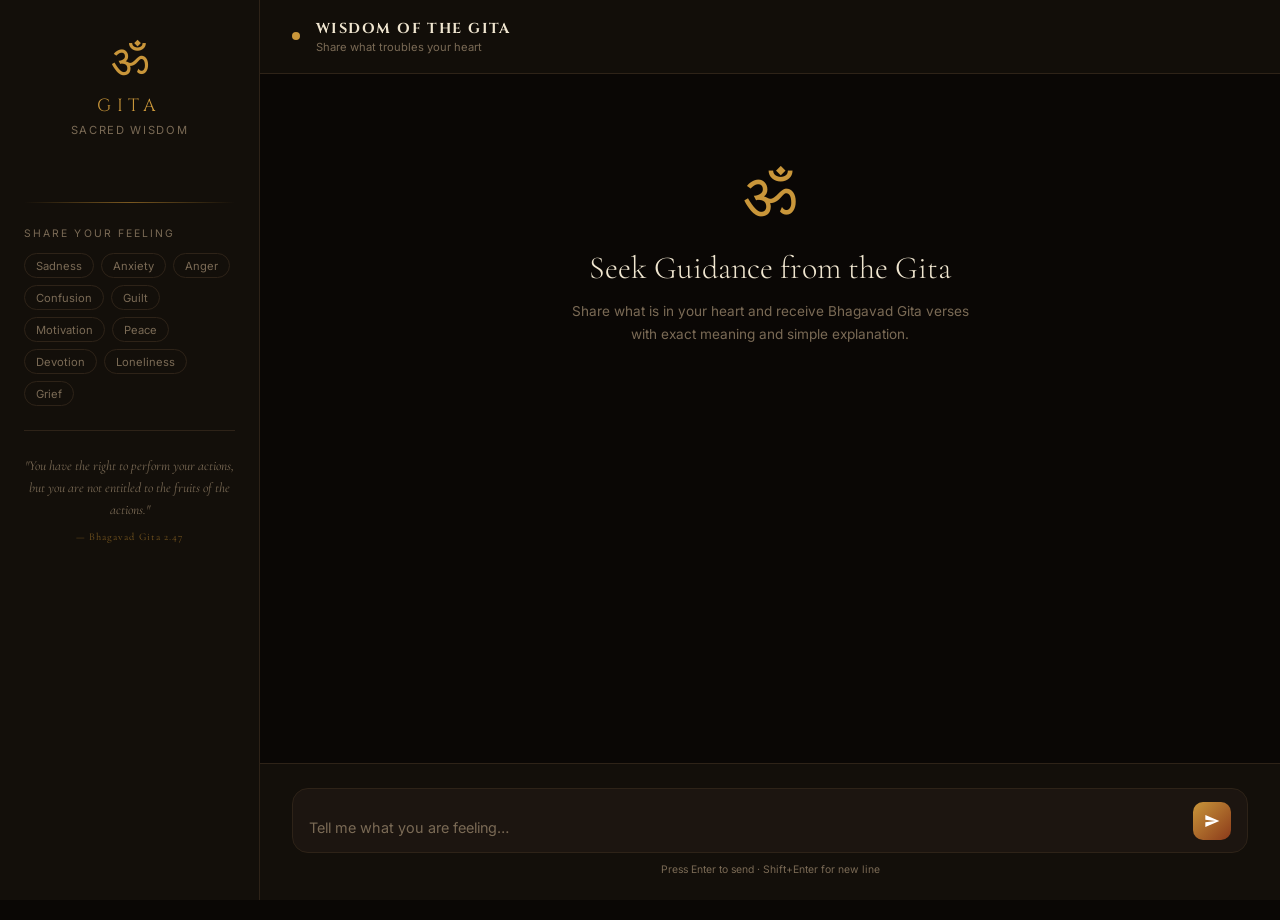
==== templates/index.html @ b07fe54e "Initial commit" ====
<!DOCTYPE html>
<html lang="en">
<head>
  <meta charset="UTF-8" />
  <meta name="viewport" content="width=device-width, initial-scale=1.0"/>
  <title>Gita — Sacred Wisdom</title>
  <link href="https://fonts.googleapis.com/css2?family=Cormorant+Garamond:ital,wght@0,300;0,400;0,600;1,300;1,400&family=Cinzel:wght@400;600&family=Inter:wght@300;400&display=swap" rel="stylesheet"/>
  <style>
    *, *::before, *::after { box-sizing: border-box; margin: 0; padding: 0; }

    :root {
      --bg: #0a0705;
      --surface: #130f0a;
      --card: #1c1510;
      --border: #2e2318;
      --gold: #c9963a;
      --gold-light: #e8b96a;
      --gold-dim: #7a5820;
      --cream: #f0e6d0;
      --muted: #7a6a55;
      --accent: #8b3a1a;
    }

    html, body {
      height: 100%;
      background: var(--bg);
      color: var(--cream);
      font-family: 'Inter', sans-serif;
      overflow: hidden;
    }

    .layout {
      display: flex;
      height: 100vh;
    }

    .sidebar {
      width: 260px;
      flex-shrink: 0;
      border-right: 1px solid var(--border);
      display: flex;
      flex-direction: column;
      padding: 2rem 1.5rem;
      background: var(--surface);
      overflow-y: auto;
    }

    .logo {
      text-align: center;
      margin-bottom: 2.5rem;
    }

    .logo-om {
      font-size: 2.8rem;
      color: var(--gold);
      display: block;
    }

    .logo-title {
      font-family: 'Cinzel', serif;
      font-size: 1.1rem;
      letter-spacing: 0.3em;
      color: var(--gold);
      margin-top: 0.5rem;
      display: block;
    }

    .logo-subtitle {
      font-size: 0.7rem;
      color: var(--muted);
      letter-spacing: 0.15em;
      text-transform: uppercase;
      margin-top: 0.3rem;
    }

    .divider {
      height: 1px;
      background: linear-gradient(90deg, transparent, var(--gold-dim), transparent);
      margin: 1.5rem 0;
    }

    .sidebar-label {
      font-size: 0.65rem;
      letter-spacing: 0.2em;
      text-transform: uppercase;
      color: var(--muted);
      margin-bottom: 0.8rem;
    }

    .emotion-chips {
      display: flex;
      flex-wrap: wrap;
      gap: 0.4rem;
    }

    .chip {
      font-size: 0.7rem;
      padding: 0.3rem 0.7rem;
      border: 1px solid var(--border);
      border-radius: 20px;
      color: var(--muted);
      cursor: pointer;
      transition: all 0.2s;
      background: transparent;
      font-family: 'Inter', sans-serif;
    }

    .chip:hover {
      border-color: var(--gold-dim);
      color: var(--gold-light);
      background: rgba(201,150,58,0.08);
    }

    .sidebar-quote {
      margin-top: 1.5rem;
      padding-top: 1.5rem;
      border-top: 1px solid var(--border);
      font-family: 'Cormorant Garamond', serif;
      font-style: italic;
      font-size: 0.85rem;
      color: var(--muted);
      line-height: 1.6;
      text-align: center;
    }

    .sidebar-quote span {
      display: block;
      font-size: 0.65rem;
      font-style: normal;
      margin-top: 0.5rem;
      color: var(--gold-dim);
      letter-spacing: 0.1em;
    }

    .main {
      flex: 1;
      display: flex;
      flex-direction: column;
      overflow: hidden;
    }

    .chat-header {
      padding: 1.2rem 2rem;
      border-bottom: 1px solid var(--border);
      display: flex;
      align-items: center;
      gap: 1rem;
      background: rgba(19,15,10,0.9);
    }

    .header-dot {
      width: 8px;
      height: 8px;
      border-radius: 50%;
      background: var(--gold);
    }

    .header-text h2 {
      font-family: 'Cinzel', serif;
      font-size: 0.9rem;
      color: var(--cream);
      letter-spacing: 0.1em;
      text-transform: uppercase;
    }

    .header-text p {
      font-size: 0.7rem;
      color: var(--muted);
      margin-top: 0.1rem;
    }

    .messages {
      flex: 1;
      overflow-y: auto;
      padding: 2rem;
      display: flex;
      flex-direction: column;
      gap: 1.5rem;
      scroll-behavior: smooth;
    }

    .welcome {
      text-align: center;
      padding: 3rem 2rem;
    }

    .welcome-om {
      font-size: 4rem;
      color: var(--gold);
      display: block;
      margin-bottom: 1rem;
    }

    .welcome h1 {
      font-family: 'Cormorant Garamond', serif;
      font-size: 2rem;
      font-weight: 300;
      color: var(--cream);
      margin-bottom: 0.8rem;
    }

    .welcome p {
      font-size: 0.85rem;
      color: var(--muted);
      max-width: 420px;
      margin: 0 auto;
      line-height: 1.7;
    }

    .msg-user {
      display: flex;
      justify-content: flex-end;
    }

    .msg-user-bubble {
      background: linear-gradient(135deg, rgba(201,150,58,0.15), rgba(139,58,26,0.15));
      border: 1px solid rgba(201,150,58,0.25);
      border-radius: 18px 18px 4px 18px;
      padding: 0.8rem 1.2rem;
      max-width: 480px;
      font-size: 0.9rem;
      color: var(--cream);
      line-height: 1.6;
    }

    .msg-bot {
      display: flex;
      flex-direction: column;
      gap: 1rem;
    }

    .emotion-tag {
      display: inline-flex;
      align-items: center;
      gap: 0.4rem;
      font-size: 0.75rem;
      color: var(--gold-dim);
      letter-spacing: 0.1em;
      text-transform: uppercase;
      margin-bottom: 0.5rem;
    }

    .emotion-tag::before {
      content: '';
      width: 20px;
      height: 1px;
      background: var(--gold-dim);
    }

    .clean-verse-card {
      background: #fffaf3;
      color: #222;
      border-radius: 12px;
      padding: 24px;
      line-height: 1.9;
      box-shadow: 0 2px 10px rgba(0,0,0,0.06);
    }

    .clean-verse-title {
      font-size: 1.2rem;
      font-weight: 700;
      margin-bottom: 14px;
    }

    .clean-verse-label {
      font-weight: 700;
      margin-bottom: 4px;
    }

    .clean-verse-block {
      margin-bottom: 16px;
    }

    .clean-sanskrit {
      font-style: italic;
      white-space: pre-line;
      border-left: 3px solid #d8d0c3;
      padding-left: 12px;
      margin-top: 6px;
    }

    .verse-link {
      color: #8b3a1a;
      text-decoration: none;
      font-weight: 600;
    }

    .verse-link:hover {
      text-decoration: underline;
    }

    .typing {
      display: flex;
      align-items: center;
      gap: 0.4rem;
      padding: 0.8rem 1.2rem;
      background: var(--card);
      border: 1px solid var(--border);
      border-radius: 18px;
      width: fit-content;
    }

    .typing-dot {
      width: 6px;
      height: 6px;
      border-radius: 50%;
      background: var(--gold-dim);
      animation: typing-bounce 1.2s ease-in-out infinite;
    }

    .typing-dot:nth-child(2) { animation-delay: 0.2s; }
    .typing-dot:nth-child(3) { animation-delay: 0.4s; }

    @keyframes typing-bounce {
      0%, 60%, 100% { transform: translateY(0); opacity: 0.4; }
      30% { transform: translateY(-6px); opacity: 1; }
    }

    .input-area {
      padding: 1.5rem 2rem;
      border-top: 1px solid var(--border);
      background: var(--surface);
    }

    .input-wrap {
      display: flex;
      gap: 0.8rem;
      align-items: flex-end;
      background: var(--card);
      border: 1px solid var(--border);
      border-radius: 16px;
      padding: 0.8rem 1rem;
    }

    textarea {
      flex: 1;
      background: transparent;
      border: none;
      outline: none;
      color: var(--cream);
      font-family: 'Inter', sans-serif;
      font-size: 0.9rem;
      resize: none;
      min-height: 24px;
      max-height: 120px;
      line-height: 1.6;
    }

    textarea::placeholder {
      color: var(--muted);
    }

    .send-btn {
      width: 38px;
      height: 38px;
      border-radius: 10px;
      background: linear-gradient(135deg, var(--gold), var(--accent));
      border: none;
      cursor: pointer;
      display: flex;
      align-items: center;
      justify-content: center;
      flex-shrink: 0;
    }

    .send-btn svg {
      width: 16px;
      height: 16px;
      fill: white;
    }

    .send-btn:disabled {
      opacity: 0.3;
      cursor: not-allowed;
    }

    .input-hint {
      font-size: 0.65rem;
      color: var(--muted);
      text-align: center;
      margin-top: 0.6rem;
    }

    .error-msg {
      background: rgba(139,58,26,0.15);
      border: 1px solid rgba(139,58,26,0.4);
      border-radius: 10px;
      padding: 0.8rem 1.2rem;
      font-size: 0.85rem;
      color: #e8a080;
    }
  </style>
</head>
<body>
<div class="layout">
  <aside class="sidebar">
    <div class="logo">
      <span class="logo-om">ॐ</span>
      <span class="logo-title">GITA</span>
      <span class="logo-subtitle">Sacred Wisdom</span>
    </div>

    <div class="divider"></div>

    <p class="sidebar-label">Share your feeling</p>
    <div class="emotion-chips">
      <button class="chip" onclick="setInput('I feel sad and hopeless')">Sadness</button>
      <button class="chip" onclick="setInput('I feel anxious and worried')">Anxiety</button>
      <button class="chip" onclick="setInput('I feel angry and frustrated')">Anger</button>
      <button class="chip" onclick="setInput('I feel confused and lost')">Confusion</button>
      <button class="chip" onclick="setInput('I feel guilty and ashamed')">Guilt</button>
      <button class="chip" onclick="setInput('I need motivation and hope')">Motivation</button>
      <button class="chip" onclick="setInput('I seek peace and calmness')">Peace</button>
      <button class="chip" onclick="setInput('I seek devotion and faith')">Devotion</button>
      <button class="chip" onclick="setInput('I feel lonely and isolated')">Loneliness</button>
      <button class="chip" onclick="setInput('I am grieving a loss')">Grief</button>
    </div>

    <div class="sidebar-quote">
      "You have the right to perform your actions, but you are not entitled to the fruits of the actions."
      <span>— Bhagavad Gita 2.47</span>
    </div>
  </aside>

  <main class="main">
    <div class="chat-header">
      <div class="header-dot"></div>
      <div class="header-text">
        <h2>Wisdom of the Gita</h2>
        <p>Share what troubles your heart</p>
      </div>
    </div>

    <div class="messages" id="messages">
      <div class="welcome">
        <span class="welcome-om">ॐ</span>
        <h1>Seek Guidance from the Gita</h1>
        <p>Share what is in your heart and receive Bhagavad Gita verses with exact meaning and simple explanation.</p>
      </div>
    </div>

    <div class="input-area">
      <div class="input-wrap">
        <textarea
          id="userInput"
          placeholder="Tell me what you are feeling…"
          rows="1"
          onkeydown="handleKey(event)"
          oninput="autoResize(this)"
        ></textarea>
        <button class="send-btn" id="sendBtn" onclick="sendMessage()">
          <svg viewBox="0 0 24 24"><path d="M2.01 21L23 12 2.01 3 2 10l15 2-15 2z"/></svg>
        </button>
      </div>
      <p class="input-hint">Press Enter to send · Shift+Enter for new line</p>
    </div>
  </main>
</div>

<script>
  const messagesEl = document.getElementById('messages');
  const inputEl = document.getElementById('userInput');
  const sendBtn = document.getElementById('sendBtn');

  function autoResize(el) {
    el.style.height = 'auto';
    el.style.height = Math.min(el.scrollHeight, 120) + 'px';
  }

  function handleKey(e) {
    if (e.key === 'Enter' && !e.shiftKey) {
      e.preventDefault();
      sendMessage();
    }
  }

  function setInput(text) {
    inputEl.value = text;
    autoResize(inputEl);
    inputEl.focus();
  }

  function scrollToBottom() {
    messagesEl.scrollTop = messagesEl.scrollHeight;
  }

  function escapeHtml(str) {
    return String(str ?? '')
      .replace(/&/g, '&amp;')
      .replace(/</g, '&lt;')
      .replace(/>/g, '&gt;')
      .replace(/"/g, '&quot;')
      .replace(/'/g, '&#039;');
  }

  function addUserMessage(text) {
    const div = document.createElement('div');
    div.className = 'msg-user';
    div.innerHTML = `<div class="msg-user-bubble">${escapeHtml(text)}</div>`;
    messagesEl.appendChild(div);
    scrollToBottom();
  }

  function showTyping() {
    const div = document.createElement('div');
    div.className = 'msg-bot';
    div.id = 'typing-indicator';
    div.innerHTML = `
      <div class="typing">
        <div class="typing-dot"></div>
        <div class="typing-dot"></div>
        <div class="typing-dot"></div>
      </div>`;
    messagesEl.appendChild(div);
    scrollToBottom();
  }

  function removeTyping() {
    const el = document.getElementById('typing-indicator');
    if (el) el.remove();
  }

  function addError(msg) {
    const div = document.createElement('div');
    div.className = 'msg-bot';
    div.innerHTML = `<div class="error-msg">⚠ ${escapeHtml(msg)}</div>`;
    messagesEl.appendChild(div);
    scrollToBottom();
  }

  function addVerses(payload) {
    const results = payload.results || [];
    if (!results.length) {
      addError('No verses found for this feeling.');
      return;
    }

    const wrapper = document.createElement('div');
    wrapper.className = 'msg-bot';

    let html = `<div class="emotion-tag">${escapeHtml(payload.detected_emotion || 'Guidance')}</div>`;

    results.forEach((v, i) => {
      html += `
        <div class="clean-verse-card">
          <div class="clean-verse-title">${i + 1}. ${escapeHtml(v.reference || 'Bhagavad Gita')}</div>

          <div class="clean-verse-block">
            <div class="clean-verse-label">Title:</div>
            <div>${escapeHtml(v.title || '')}</div>
          </div>

          <div class="clean-verse-block">
            <div class="clean-verse-label">Sanskrit:</div>
            <div class="clean-sanskrit">${escapeHtml(v.devanagari || '')}</div>
          </div>

          <div class="clean-verse-block">
            <div class="clean-verse-label">Exact Meaning:</div>
            <div>${escapeHtml(v.translation || '')}</div>
          </div>

          <div class="clean-verse-block">
            <div class="clean-verse-label">Simple Meaning:</div>
            <div>${escapeHtml(v.simplified_meaning || '')}</div>
          </div>

          <div class="clean-verse-block">
            <a class="verse-link" href="${escapeHtml(v.source || '#')}" target="_blank" rel="noreferrer">
              View Full Verse
            </a>
          </div>
        </div>
      `;
    });

    wrapper.innerHTML = html;
    messagesEl.appendChild(wrapper);
    scrollToBottom();
  }

  async function sendMessage() {
    const text = inputEl.value.trim();
    if (!text) return;

    const welcome = document.querySelector('.welcome');
    if (welcome) welcome.remove();

    inputEl.value = '';
    autoResize(inputEl);
    sendBtn.disabled = true;

    addUserMessage(text);
    showTyping();

    try {
      const res = await fetch('/recommend', {
        method: 'POST',
        headers: { 'Content-Type': 'application/json' },
        body: JSON.stringify({ text: text })
      });

      removeTyping();

      const data = await res.json().catch(() => ({}));

      if (!res.ok) {
        addError(data.error || 'Something went wrong. Please try again.');
      } else {
        addVerses(data);
      }
    } catch (e) {
      removeTyping();
      addError('Could not connect to the server. Make sure Flask is running.');
    } finally {
      sendBtn.disabled = false;
      inputEl.focus();
    }
  }
</script>
</body>
</html> .
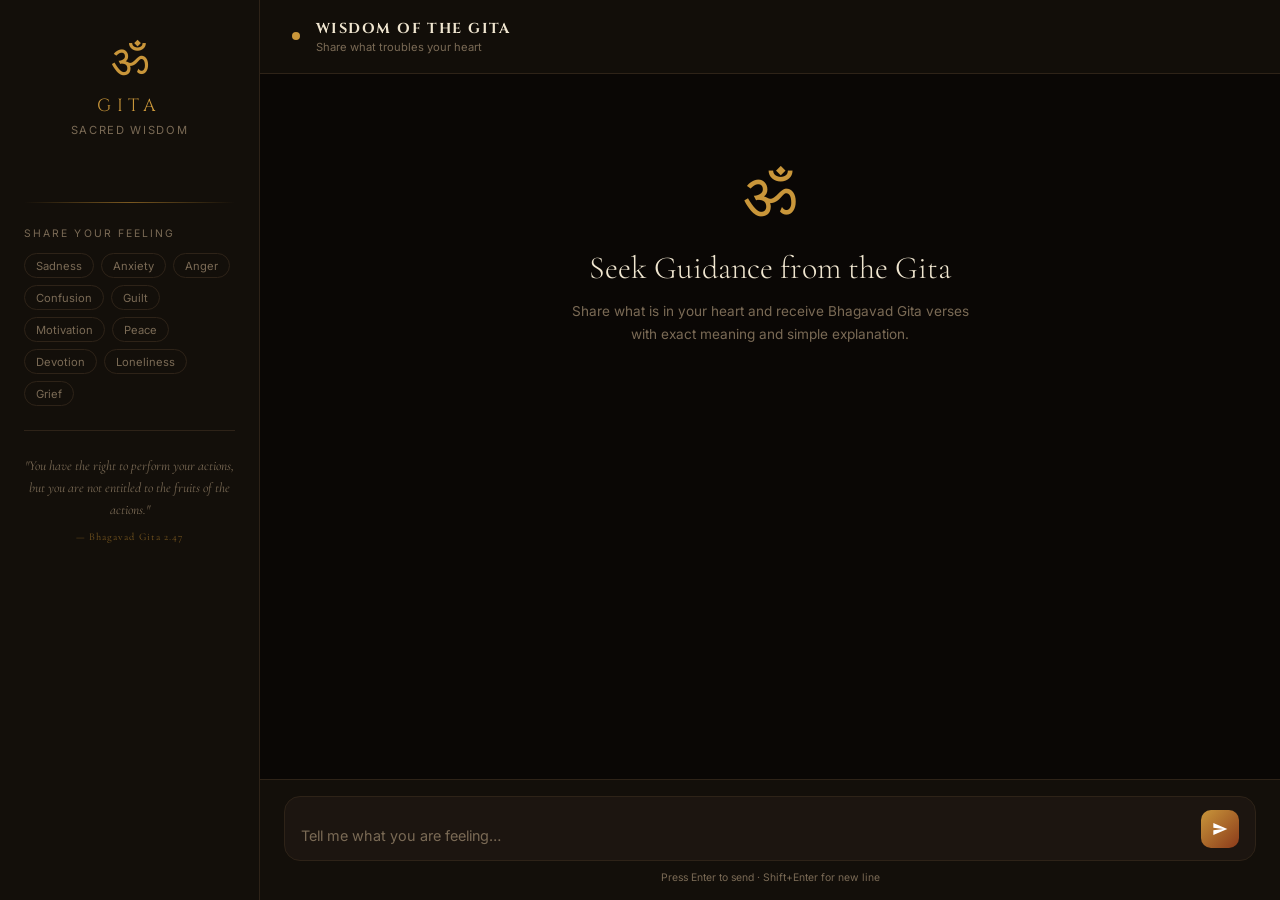
==== commit 50de3f57: "fix mobile responsive layout" ====
--- a/templates/index.html
+++ b/templates/index.html
@@ -26,12 +26,13 @@
       background: var(--bg);
       color: var(--cream);
       font-family: 'Inter', sans-serif;
+    }
+
+    /* ── DESKTOP LAYOUT ── */
+    .layout {
+      display: flex;
+      height: 100vh;
       overflow: hidden;
-    }
-
-    .layout {
-      display: flex;
-      height: 100vh;
     }
 
     .sidebar {
@@ -105,7 +106,7 @@
       font-family: 'Inter', sans-serif;
     }
 
-    .chip:hover {
+    .chip:hover, .chip:active {
       border-color: var(--gold-dim);
       color: var(--gold-light);
       background: rgba(201,150,58,0.08);
@@ -153,6 +154,7 @@
       height: 8px;
       border-radius: 50%;
       background: var(--gold);
+      flex-shrink: 0;
     }
 
     .header-text h2 {
@@ -169,6 +171,18 @@
       margin-top: 0.1rem;
     }
 
+    /* Mobile header toggle button */
+    .menu-btn {
+      display: none;
+      background: transparent;
+      border: none;
+      cursor: pointer;
+      color: var(--gold);
+      font-size: 1.4rem;
+      margin-left: auto;
+      padding: 0.2rem 0.5rem;
+    }
+
     .messages {
       flex: 1;
       overflow-y: auto;
@@ -181,7 +195,7 @@
 
     .welcome {
       text-align: center;
-      padding: 3rem 2rem;
+      padding: 3rem 1rem;
     }
 
     .welcome-om {
@@ -251,13 +265,13 @@
       background: #fffaf3;
       color: #222;
       border-radius: 12px;
-      padding: 24px;
+      padding: 20px;
       line-height: 1.9;
       box-shadow: 0 2px 10px rgba(0,0,0,0.06);
     }
 
     .clean-verse-title {
-      font-size: 1.2rem;
+      font-size: 1.1rem;
       font-weight: 700;
       margin-bottom: 14px;
     }
@@ -277,6 +291,7 @@
       border-left: 3px solid #d8d0c3;
       padding-left: 12px;
       margin-top: 6px;
+      font-size: 0.9rem;
     }
 
     .verse-link {
@@ -285,9 +300,7 @@
       font-weight: 600;
     }
 
-    .verse-link:hover {
-      text-decoration: underline;
-    }
+    .verse-link:hover { text-decoration: underline; }
 
     .typing {
       display: flex;
@@ -317,7 +330,7 @@
     }
 
     .input-area {
-      padding: 1.5rem 2rem;
+      padding: 1rem 1.5rem;
       border-top: 1px solid var(--border);
       background: var(--surface);
     }
@@ -346,9 +359,7 @@
       line-height: 1.6;
     }
 
-    textarea::placeholder {
-      color: var(--muted);
-    }
+    textarea::placeholder { color: var(--muted); }
 
     .send-btn {
       width: 38px;
@@ -363,16 +374,8 @@
       flex-shrink: 0;
     }
 
-    .send-btn svg {
-      width: 16px;
-      height: 16px;
-      fill: white;
-    }
-
-    .send-btn:disabled {
-      opacity: 0.3;
-      cursor: not-allowed;
-    }
+    .send-btn svg { width: 16px; height: 16px; fill: white; }
+    .send-btn:disabled { opacity: 0.3; cursor: not-allowed; }
 
     .input-hint {
       font-size: 0.65rem;
@@ -389,15 +392,112 @@
       font-size: 0.85rem;
       color: #e8a080;
     }
+
+    /* ── MOBILE STYLES ── */
+    @media (max-width: 640px) {
+      html, body { overflow: auto; height: auto; }
+
+      .layout {
+        flex-direction: column;
+        height: auto;
+        min-height: 100vh;
+        overflow: visible;
+      }
+
+      /* Sidebar becomes collapsible top bar */
+      .sidebar {
+        width: 100%;
+        border-right: none;
+        border-bottom: 1px solid var(--border);
+        padding: 1rem 1rem 0 1rem;
+        overflow: hidden;
+        max-height: 80px;
+        transition: max-height 0.3s ease;
+      }
+
+      .sidebar.open {
+        max-height: 500px;
+        padding-bottom: 1rem;
+      }
+
+      .logo {
+        display: flex;
+        align-items: center;
+        gap: 0.8rem;
+        margin-bottom: 0;
+        text-align: left;
+      }
+
+      .logo-om { font-size: 1.8rem; }
+      .logo-title { font-size: 0.9rem; margin-top: 0; }
+      .logo-subtitle { display: none; }
+
+      .divider { margin: 0.8rem 0; }
+
+      .sidebar-label { margin-top: 0.5rem; }
+
+      .chip { font-size: 0.75rem; padding: 0.4rem 0.9rem; }
+
+      .sidebar-quote { display: none; }
+
+      .menu-btn { display: block; }
+
+      .main {
+        flex: 1;
+        overflow: visible;
+      }
+
+      .chat-header {
+        padding: 0.8rem 1rem;
+        position: sticky;
+        top: 0;
+        z-index: 10;
+      }
+
+      .messages {
+        padding: 1rem;
+        overflow: visible;
+        min-height: 60vh;
+      }
+
+      .welcome { padding: 2rem 0.5rem; }
+      .welcome-om { font-size: 3rem; }
+      .welcome h1 { font-size: 1.5rem; }
+      .welcome p { font-size: 0.8rem; }
+
+      .msg-user-bubble {
+        max-width: 90%;
+        font-size: 0.85rem;
+      }
+
+      .clean-verse-card {
+        padding: 16px;
+        font-size: 0.88rem;
+      }
+
+      .clean-verse-title { font-size: 1rem; }
+
+      .input-area {
+        padding: 0.8rem 1rem;
+        position: sticky;
+        bottom: 0;
+        z-index: 10;
+      }
+
+      .input-hint { display: none; }
+    }
   </style>
 </head>
 <body>
 <div class="layout">
-  <aside class="sidebar">
+  <aside class="sidebar" id="sidebar">
     <div class="logo">
       <span class="logo-om">ॐ</span>
-      <span class="logo-title">GITA</span>
-      <span class="logo-subtitle">Sacred Wisdom</span>
+      <div>
+        <span class="logo-title">GITA</span>
+        <span class="logo-subtitle">Sacred Wisdom</span>
+      </div>
+      <button class="menu-btn" onclick="toggleSidebar()" aria-label="Toggle menu">☰</button>
     </div>
 
     <div class="divider"></div>
@@ -462,6 +562,10 @@
   const inputEl = document.getElementById('userInput');
   const sendBtn = document.getElementById('sendBtn');
 
+  function toggleSidebar() {
+    document.getElementById('sidebar').classList.toggle('open');
+  }
+
   function autoResize(el) {
     el.style.height = 'auto';
     el.style.height = Math.min(el.scrollHeight, 120) + 'px';
@@ -478,9 +582,12 @@
     inputEl.value = text;
     autoResize(inputEl);
     inputEl.focus();
+    // Close sidebar on mobile after selecting
+    document.getElementById('sidebar').classList.remove('open');
   }
 
   function scrollToBottom() {
+    window.scrollTo({ top: document.body.scrollHeight, behavior: 'smooth' });
     messagesEl.scrollTop = messagesEl.scrollHeight;
   }
 
@@ -530,10 +637,7 @@
 
   function addVerses(payload) {
     const results = payload.results || [];
-    if (!results.length) {
-      addError('No verses found for this feeling.');
-      return;
-    }
+    if (!results.length) { addError('No verses found for this feeling.'); return; }
 
     const wrapper = document.createElement('div');
     wrapper.className = 'msg-bot';
@@ -544,34 +648,26 @@
       html += `
         <div class="clean-verse-card">
           <div class="clean-verse-title">${i + 1}. ${escapeHtml(v.reference || 'Bhagavad Gita')}</div>
-
           <div class="clean-verse-block">
             <div class="clean-verse-label">Title:</div>
             <div>${escapeHtml(v.title || '')}</div>
           </div>
-
           <div class="clean-verse-block">
             <div class="clean-verse-label">Sanskrit:</div>
             <div class="clean-sanskrit">${escapeHtml(v.devanagari || '')}</div>
           </div>
-
           <div class="clean-verse-block">
             <div class="clean-verse-label">Exact Meaning:</div>
             <div>${escapeHtml(v.translation || '')}</div>
           </div>
-
           <div class="clean-verse-block">
             <div class="clean-verse-label">Simple Meaning:</div>
             <div>${escapeHtml(v.simplified_meaning || '')}</div>
           </div>
-
           <div class="clean-verse-block">
-            <a class="verse-link" href="${escapeHtml(v.source || '#')}" target="_blank" rel="noreferrer">
-              View Full Verse
-            </a>
+            <a class="verse-link" href="${escapeHtml(v.source || '#')}" target="_blank" rel="noreferrer">View Full Verse</a>
           </div>
-        </div>
-      `;
+        </div>`;
     });
 
     wrapper.innerHTML = html;
@@ -597,11 +693,10 @@
       const res = await fetch('/recommend', {
         method: 'POST',
         headers: { 'Content-Type': 'application/json' },
-        body: JSON.stringify({ text: text })
+        body: JSON.stringify({ text })
       });
 
       removeTyping();
-
       const data = await res.json().catch(() => ({}));
 
       if (!res.ok) {
@@ -611,7 +706,7 @@
       }
     } catch (e) {
       removeTyping();
-      addError('Could not connect to the server. Make sure Flask is running.');
+      addError('Could not connect to the server.');
     } finally {
       sendBtn.disabled = false;
       inputEl.focus();
@@ -619,4 +714,4 @@
   }
 </script>
 </body>
-</html> .+</html>
